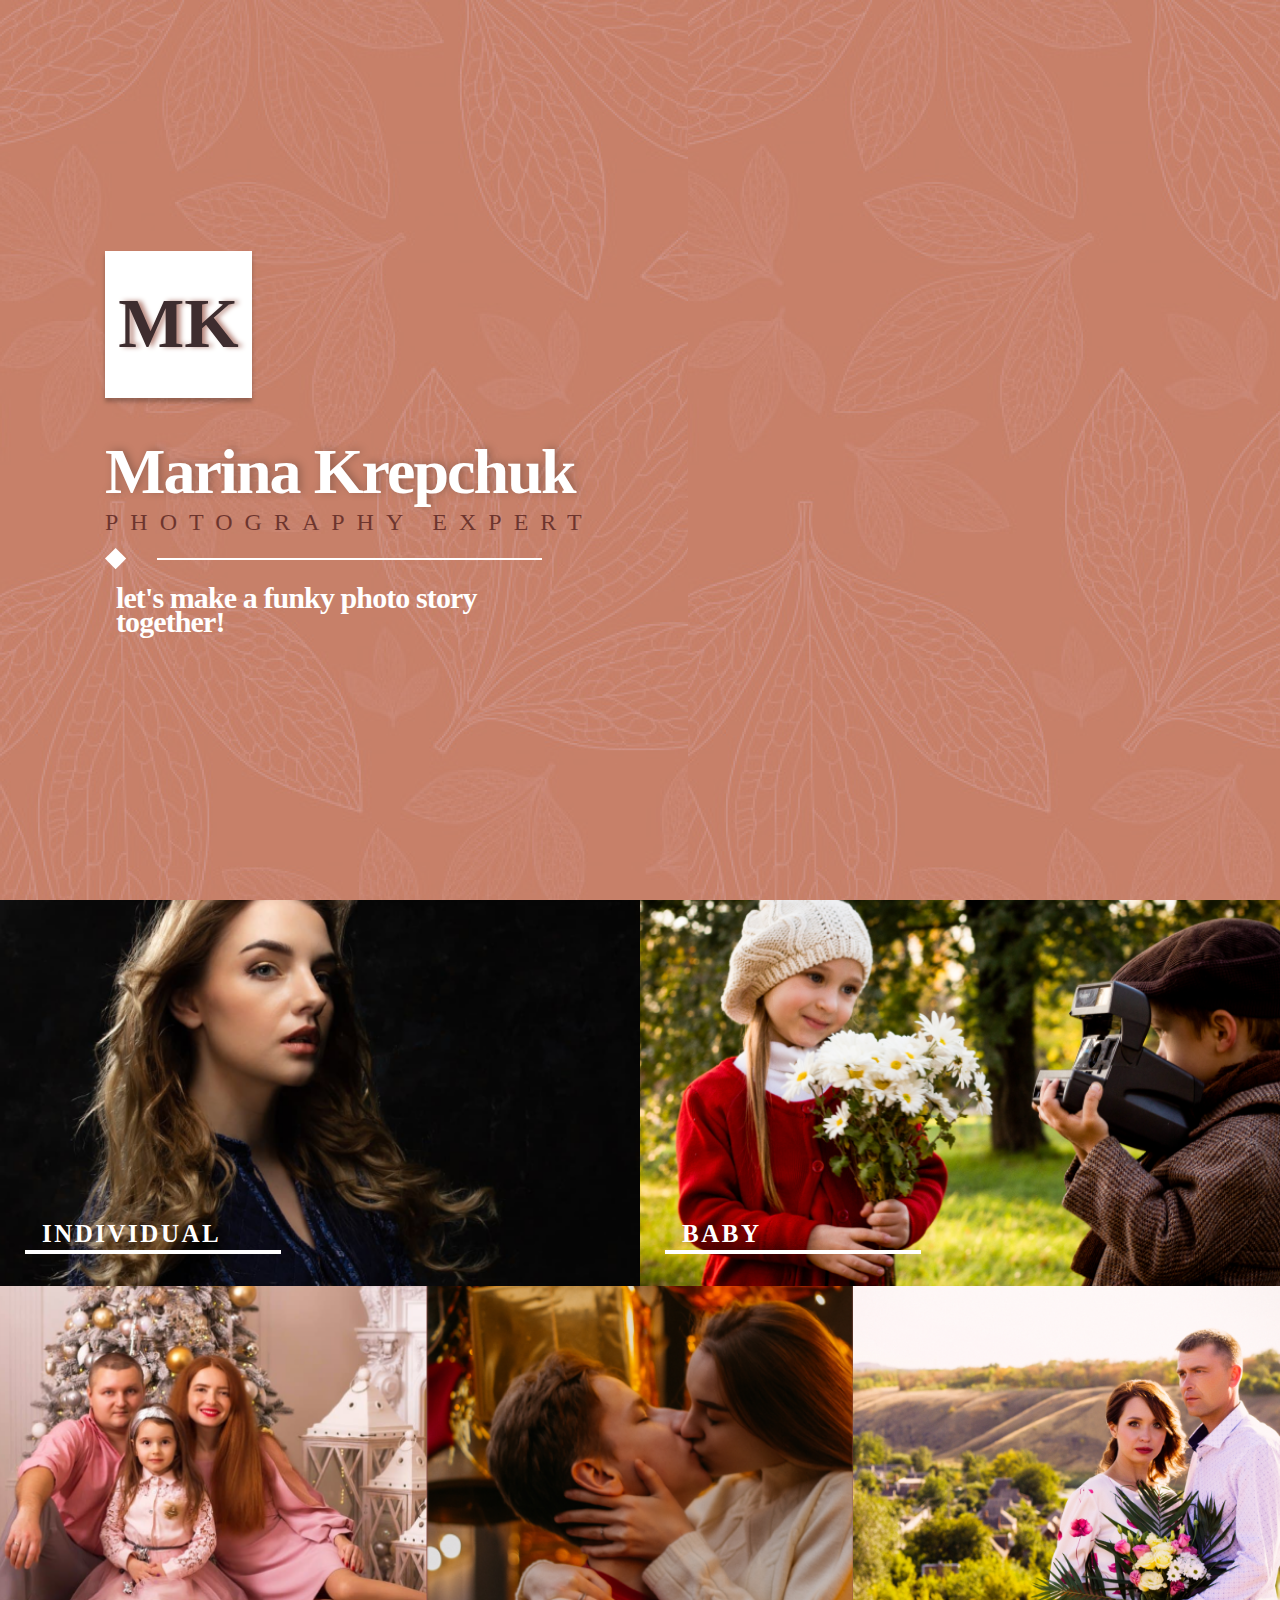
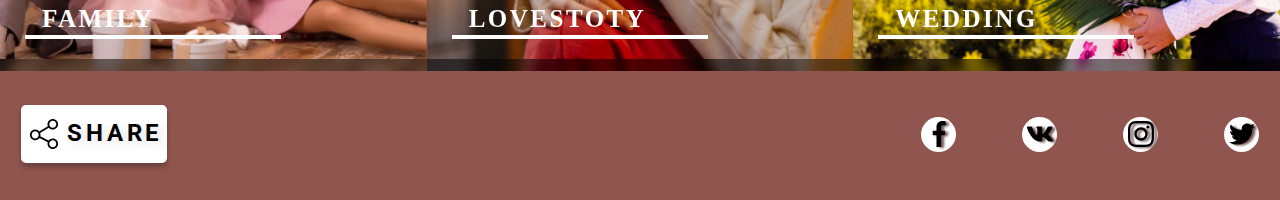
==== index.html @ 58f0e8a6 "Загрузка исходных файлов" ====
<!DOCTYPE html>
<html>
<head>
	<meta charset="utf-8">
	<title>Marina Krepchuk</title>
	<link rel="preconnect" href="https://fonts.gstatic.com">
	<link href="https://fonts.googleapis.com/css2?family=Roboto:ital,wght@0,500;0,700;1,300&display=swap" rel="stylesheet">
	<link rel="stylesheet" href="css/main.css">
	<link rel="stylesheet" href="css/adaptive.css">
</head>
<body>
	<section class="main">
		<div class="logo">MK</div>
		<h1>Marina Krepchuk</h1>
		<p>Photography Expert</p>
		<div class="line">
			<img src="images/rectangle.svg"><hr>
		</div>
		<span>let's make a funky photo story<br>together!</span>
	</section>
	<section class="menu">
		<div class="block_1">
			<a href="#" style="background-image: url('images/photo_1.png')"><span>Individual</span></a>
			<a href="#" style="background-image: url('images/photo_2.png')"><span>Baby</span></a>
		</div>
		<div class="block_2">
			<a href="#" style="background-image: url('images/photo_3.png')"><span>Family</span></a>
			<a href="#" style="background-image: url('images/photo_4.png')"><span>Lovestoty</span></a>
			<a href="#" style="background-image: url('images/photo_5.png')"><span>Wedding</span></a>
		</div>
		<div class="contact">
			<button><img src="images/share.svg">Share</button>
			<ul>
				<li><a href="#"><img src="images/facebook.svg"></a></li>
				<li><a href="#"><img src="images/vk.svg"></a></li>
				<li><a href="#"><img src="images/instagram.svg"></a></li>
				<li><a href="#"><img src="images/twitter.svg"></a></li>
			</ul>
		</div>
	</section>
	<script src="https://code.jquery.com/jquery-3.5.1.js" integrity="sha256-QWo7LDvxbWT2tbbQ97B53yJnYU3WhH/C8ycbRAkjPDc=" crossorigin="anonymous"></script>
	<script type="text/javascript" src="js/script.js"></script>
</body>
</html>
---- css/main.css ----
*{
	margin: 0;
	padding: 0;
	border: 0;
	outline: none;
	text-decoration: none;
	list-style-type: none;
	box-sizing: border-box;
	color: #000;
	font-family: 'Times New Roman';
}
body{
	width: 100%;
	max-width: 1920px;
	margin: 0 auto;
	display: flex;
	background: rgba(180, 88, 76, 0.6);

}
.main{
	width: 36%;
	min-width: 610px;
	height: 100vh;
	max-height: 1080px;
	background-image: url('../images/bg.png');
	display: flex;
    flex-flow: column;
    align-items: flex-start;
    justify-content: center;
    padding-left: 105px;
    position: relative;
}
.main::before{
	content: '';
	position: absolute;
	left: 0;
	top: 0;
	width: 100%;
	height: 100%;
	background: rgba(180, 88, 76, 0.6);
	z-index: 0;
}

.main .logo{
	width: 147px;
	height: 147px;
	background: #FFFFFF;
	box-shadow: 0px 4px 4px rgba(0, 0, 0, 0.25);
	font-weight: bold;
	font-size: 70px;
	line-height: 80px;
	color: #3E2D2F;
	text-shadow: 4px 0px 5px #B9897F;
	display: flex;
    justify-content: center;
    align-items: center;
    margin-bottom: 49px;
    z-index: 1;
}
.main h1{
	font-size: 64px;
	line-height: 79.99%;
	letter-spacing: -0.03em;
	color: #FFFFFF;
	text-shadow: 3px -1px 9px rgba(0, 0, 0, 0.25);
	z-index: 1;
}
.main p{
	font-size: 24px;
	line-height: 51px;
	letter-spacing: 0.5em;
	text-transform: uppercase;
}
.main .line{
	display: flex;
    align-items: center;
    z-index: 1;
}
.main .line hr{
	width: 385px;
	height: 2px;
	background-color: #fff;
	margin-left: 30px;
	z-index: 1;
}
.main span{
	font-weight: bold;
	font-size: 30px;
	line-height: 79.49%;
	letter-spacing: -0.03em;
	color: #FFFFFF;
	margin: 16px 11px;
	z-index: 1;
}
.menu{
    width: 64%;
    max-width: 1232px;
    min-width: 750px;
    height: 100vh;
    max-height: 1080px;
    background: #8F554E;
    display: flex;
    flex-flow: column;
    justify-content: space-between;
}
.menu .block_1,
.menu .block_2{
	width: 100%;
	height: 44%;
	display: grid;
}
.menu .block_1{
	grid-template-columns: 1fr 1fr;
}
.menu .block_2{
	grid-template-columns: 1fr 1fr 1fr;
}
.menu .block_1 a,
.menu .block_2 a{
	background-repeat: no-repeat;
	background-size: cover;
	background-position: center;
	display: flex;
    align-items: flex-end;
	position: relative;
	transition: 1s all ease;
	cursor: pointer;
	padding: 42px;
}
.menu .block_1 a span,
.menu .block_2 a span{
	font-weight: bold;
	font-size: 25px;
	line-height: 79.99%;
	text-align: center;
	letter-spacing: 0.1em;
	color: #FFFFFF;
	text-transform: uppercase;
	z-index: 1;
}
.menu .block_2 a:last-child{
	background-position-x: 100%;
}
.menu .block_1 a::before,
.menu .block_2 a::before{
	content: '';
	position: absolute;
    left: 25px;
    bottom: 32px;
    width: 40%;
    min-width: 200px;
	height: 4px;
	background-color: #fff; 
	z-index: 1;
	transition: 1s all ease;
}
.menu .block_1 a::after,
.menu .block_2 a::after{
	content: '';
	position: absolute;
    left: 0;
    width: 100%;
	z-index: 0;
	backdrop-filter: blur(5px);
	transition: 1s all ease;
}
.menu .block_1 a::after{
	height: 0;
    top: 0;
	background: rgba(180, 88, 76, 0.6);
}
.menu .block_2 a::after{
    height: 3%;
    bottom: 0;
	background: rgba(0, 0, 0, 0.5);
}
.menu .block_2 a::before{
	width: 60%;
}
.menu .block_1 a:hover::before,
.menu .block_2 a:hover::before{
    background: #c7806a;
	width: 80%;
}
.menu .block_1 a:hover::after{
	height: 80%;
}
.menu .block_2 a:hover::after{
	height: 100%
}
.contact{
	display: flex;
	justify-content: space-between;
	align-items: center;
	padding: 34px 21px 37px;
}
.contact button{
	width: 146px;
	background: #FFFFFF;
	box-shadow: 0px 4px 5px rgba(0, 0, 0, 0.25);
	border-radius: 5px;
	padding: 14px 8px;
	display: flex;
    align-items: center;
    font-family: 'Roboto';
    font-weight: bold;
	font-size: 24px;
	line-height: 99%;
	letter-spacing: 0.16em;
	text-shadow: 5px 3px 10px rgba(119, 87, 90, 0.2);
	text-transform: uppercase;
	cursor: pointer;
}
.contact button img{
	width: 30px;
	margin-right: 8px;
}
.contact ul{
	column-count: 4;
} 
.contact ul li{
	width: 35px;
	height: 35px;
	background-color: #fff;
	border-radius: 50%;
	margin-left: 50px;
	display: flex;
	justify-content: center;
	align-items: center;
	cursor: pointer;
}
.contact ul li a{
	display: flex;
	justify-content: center;
	align-items: center;
}
.contact ul li img{
	width: 26px;
	filter: drop-shadow(3px 1px 1px #77575A);
}
.contact ul li:hover{
	border: 2px solid #000;
}
.contact button:hover{
	box-shadow:0px 0px 20px #000;
}
---- css/adaptive.css ----
@media screen and (max-width: 1440px){
	body{
		flex-flow: column;
	}
	.main,.menu{
		width: 100%;
		max-width: none;
		max-height: none;
	}
}
@media screen and (max-width: 1024px){
	.main .logo{
	width: 247px;
	height: 247px;
	font-size: 130px;
}
.main h1{
	font-size: 85px;
}
.main p{
	font-size: 32px;
	line-height: 75px;
}
.main .line hr{
	width: 600px;
	height: 4px;
}
.main span{
	font-size: 50px;
}
	.menu{
		height: auto;
	}
	.menu .block_1,
	.menu .block_2{
		display: flex;
		flex-flow: column;
		/* padding: 0 20px; */

	}
	.menu .block_1 a, .menu .block_2 a{
		justify-content: center;
		height: 33.33vh;
		/* margin-top: 30px; */
	}
	.menu .block_1 a span, .menu .block_2 a span {
		font-size: 55px;
	}
	.menu .block_1 a::before,
	.menu .block_2 a::before{
    	width: 100%;
    	left: 0;
	}
	.menu .block_1 a::after,
	.menu .block_2 a::after{
		height: 100px;
	    top: auto;
	    bottom: 0;
		background: rgba(0, 0, 0, 0.5);
	}
	.contact ul li{
		width: 65px;
		height: 65px;
	}
	.contact ul li img{
		width: 40px;
	}
	.menu .block_1 a:hover::before,
	.menu .block_2 a:hover::before{
	    background: #c7806a;
		width: 100%;
	}
	.menu .block_1 a:hover::after{
		height: 100%;
	}
}
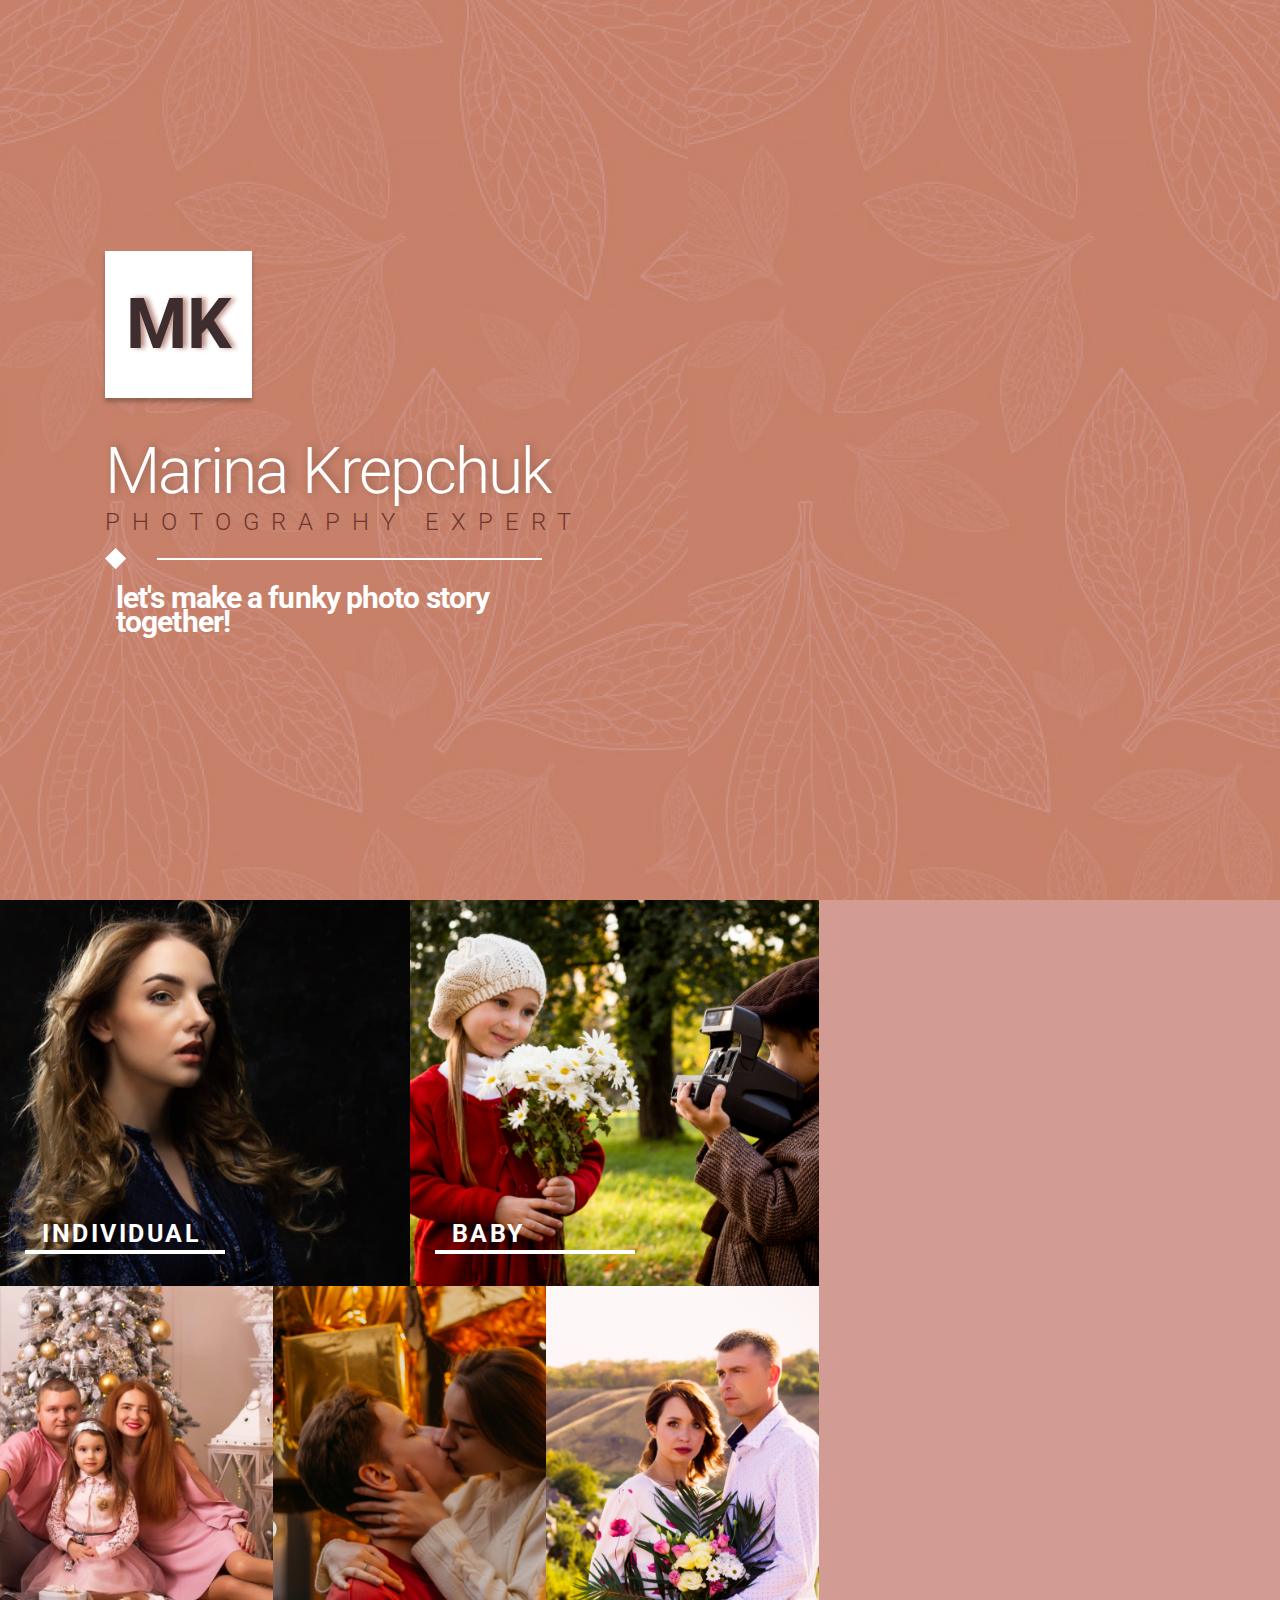
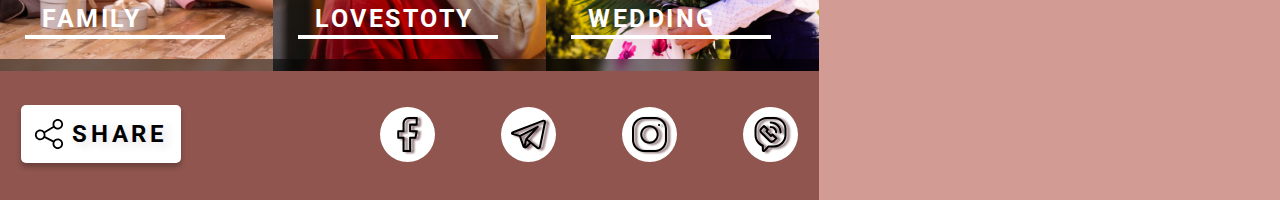
==== commit 937d74ae: "Адптация категории v2" ====
--- a/index.html
+++ b/index.html
@@ -20,25 +20,23 @@
 	</section>
 	<section class="menu">
 		<div class="block_1">
-			<a href="#" style="background-image: url('images/photo_1.png')"><span>Individual</span></a>
-			<a href="#" style="background-image: url('images/photo_2.png')"><span>Baby</span></a>
+			<a href="individual.html" style="background-image: url('images/photo_1.png')"><span>Individual</span></a>
+			<a href="baby.html" style="background-image: url('images/photo_2.png')"><span>Baby</span></a>
 		</div>
 		<div class="block_2">
-			<a href="#" style="background-image: url('images/photo_3.png')"><span>Family</span></a>
-			<a href="#" style="background-image: url('images/photo_4.png')"><span>Lovestoty</span></a>
-			<a href="#" style="background-image: url('images/photo_5.png')"><span>Wedding</span></a>
+			<a href="family.html" style="background-image: url('images/photo_3.png')"><span>Family</span></a>
+			<a href="lovestory.html" style="background-image: url('images/photo_4.png')"><span>Lovestoty</span></a>
+			<a href="wedding.html" style="background-image: url('images/photo_5.png')"><span>Wedding</span></a>
 		</div>
 		<div class="contact">
 			<button><img src="images/share.svg">Share</button>
 			<ul>
-				<li><a href="#"><img src="images/facebook.svg"></a></li>
-				<li><a href="#"><img src="images/vk.svg"></a></li>
-				<li><a href="#"><img src="images/instagram.svg"></a></li>
-				<li><a href="#"><img src="images/twitter.svg"></a></li>
+				<li><a href="https://www.facebook.com/romkagirl"><img src="images/facebook.svg"></a></li>
+				<li><a href="https://t.me/marinakrepchuk_photo"><img src="images/telegram.svg"></a></li>
+				<li><a href="https://instagram.com/photo_krepchuk_marina?igshid=acdx1ymxrlyq"><img src="images/instagram.svg"></a></li>
+				<li><a href="https://invite.viber.com/?g2=AQAXaVaQhz%2FRN0zX3Ucze3LUNUbTjDBfuIcJa7HhEtfkF5gqLUpSrhbcpu1sjp%2BU "><img src="images/viber.svg"></a></li>
 			</ul>
 		</div>
 	</section>
-	<script src="https://code.jquery.com/jquery-3.5.1.js" integrity="sha256-QWo7LDvxbWT2tbbQ97B53yJnYU3WhH/C8ycbRAkjPDc=" crossorigin="anonymous"></script>
-	<script type="text/javascript" src="js/script.js"></script>
 </body>
 </html>--- a/css/main.css
+++ b/css/main.css
@@ -7,7 +7,8 @@
 	list-style-type: none;
 	box-sizing: border-box;
 	color: #000;
-	font-family: 'Times New Roman';
+	font-family: 'Roboto';
+	font-weight: 300;
 }
 body{
 	width: 100%;
@@ -15,7 +16,6 @@
 	margin: 0 auto;
 	display: flex;
 	background: rgba(180, 88, 76, 0.6);
-
 }
 .main{
 	width: 36%;
@@ -30,7 +30,8 @@
     padding-left: 105px;
     position: relative;
 }
-.main::before{
+.main::before,
+body::before{
 	content: '';
 	position: absolute;
 	left: 0;
@@ -57,7 +58,8 @@
     margin-bottom: 49px;
     z-index: 1;
 }
-.main h1{
+.main h1,
+header h1{
 	font-size: 64px;
 	line-height: 79.99%;
 	letter-spacing: -0.03em;
@@ -65,7 +67,8 @@
 	text-shadow: 3px -1px 9px rgba(0, 0, 0, 0.25);
 	z-index: 1;
 }
-.main p{
+.main p,
+header p{
 	font-size: 24px;
 	line-height: 51px;
 	letter-spacing: 0.5em;
@@ -92,7 +95,7 @@
 	margin: 16px 11px;
 	z-index: 1;
 }
-.menu{
+section.menu{
     width: 64%;
     max-width: 1232px;
     min-width: 750px;
@@ -188,39 +191,44 @@
 .menu .block_2 a:hover::after{
 	height: 100%
 }
-.contact{
+.contact,
+footer .bg{
 	display: flex;
 	justify-content: space-between;
 	align-items: center;
 	padding: 34px 21px 37px;
-}
-.contact button{
-	width: 146px;
+	z-index: 1;
+}
+.contact button,
+footer button{
+	width: 160px;
 	background: #FFFFFF;
 	box-shadow: 0px 4px 5px rgba(0, 0, 0, 0.25);
 	border-radius: 5px;
 	padding: 14px 8px;
 	display: flex;
     align-items: center;
-    font-family: 'Roboto';
+    justify-content: center;
     font-weight: bold;
 	font-size: 24px;
-	line-height: 99%;
 	letter-spacing: 0.16em;
 	text-shadow: 5px 3px 10px rgba(119, 87, 90, 0.2);
 	text-transform: uppercase;
 	cursor: pointer;
 }
-.contact button img{
+.contact button img,
+footer button img{
 	width: 30px;
 	margin-right: 8px;
 }
-.contact ul{
+.contact ul,
+footer ul{
 	column-count: 4;
 } 
-.contact ul li{
-	width: 35px;
-	height: 35px;
+.contact ul li,
+footer ul li{
+	width: 55px;
+	height: 55px;
 	background-color: #fff;
 	border-radius: 50%;
 	margin-left: 50px;
@@ -229,18 +237,22 @@
 	align-items: center;
 	cursor: pointer;
 }
-.contact ul li a{
+.contact ul li a,
+footer ul li a{
 	display: flex;
 	justify-content: center;
 	align-items: center;
 }
-.contact ul li img{
-	width: 26px;
+.contact ul li img,
+footer ul li img{
+	width: 35px;
 	filter: drop-shadow(3px 1px 1px #77575A);
 }
-.contact ul li:hover{
+.contact ul li:hover,
+footer ul li:hover{
 	border: 2px solid #000;
 }
-.contact button:hover{
+.contact button:hover,
+footer button:hover{
 	box-shadow:0px 0px 20px #000;
 }--- a/css/adaptive.css
+++ b/css/adaptive.css
@@ -1,4 +1,40 @@
+@media screen and (max-width: 1800px){
+	/* for category */
+	article{
+		padding: 50px 50px 157px;
+	}
+	article .content{
+		flex-flow: column;
+		align-items: center;
+		justify-content: center;
+	}
+	article .galery div{
+		margin-bottom: 150px;
+	}
+	article .price-list{
+		align-items: center;
+	}
+	article .price-list div::before,
+	article .price-list div::after{
+		height: 45px;
+		left: -70px;
+	}
+	article .price-list div::after{
+		display: block;
+		right: -70px;
+		left: auto;
+	}
+	article .price-list div:hover::before{
+		left: -30px;
+	}
+	article .price-list div:hover::after{
+		right: -30px;
+	}
+
+	/* /for category */
+}
 @media screen and (max-width: 1440px){
+	/* for index */
 	body{
 		flex-flow: column;
 	}
@@ -7,27 +43,58 @@
 		max-width: none;
 		max-height: none;
 	}
+	/* /for index */
+
+	/* for category */
+	header h1{
+		font-size: 65px;
+	}
+	header p{
+		font-size: 28px;
+		letter-spacing: 0.5em;
+	}
+	article h1{
+		font-size: 50px;
+	}
+	article .galery{
+		flex-flow: column;
+		align-items: center;
+	}
+	article .galery div {
+    	width: 500px;
+    	height: 730px;
+		margin-bottom: 200px;
+	}
+	article .galery div img {
+	    width: 300px;
+	    bottom: -170px;
+	}
+
+	/* /for category */
+
+
 }
 @media screen and (max-width: 1024px){
+	/* for index */
 	.main .logo{
-	width: 247px;
-	height: 247px;
-	font-size: 130px;
-}
-.main h1{
-	font-size: 85px;
-}
-.main p{
-	font-size: 32px;
-	line-height: 75px;
-}
-.main .line hr{
-	width: 600px;
-	height: 4px;
-}
-.main span{
-	font-size: 50px;
-}
+		width: 247px;
+		height: 247px;
+		font-size: 130px;
+	}
+	.main h1{
+		font-size: 85px;
+	}
+	.main p{
+		font-size: 32px;
+		line-height: 75px;
+	}
+	.main .line hr{
+		width: 600px;
+		height: 4px;
+	}
+	.main span{
+		font-size: 50px;
+	}
 	.menu{
 		height: auto;
 	}
@@ -35,13 +102,10 @@
 	.menu .block_2{
 		display: flex;
 		flex-flow: column;
-		/* padding: 0 20px; */
-
 	}
 	.menu .block_1 a, .menu .block_2 a{
 		justify-content: center;
 		height: 33.33vh;
-		/* margin-top: 30px; */
 	}
 	.menu .block_1 a span, .menu .block_2 a span {
 		font-size: 55px;
@@ -73,4 +137,51 @@
 	.menu .block_1 a:hover::after{
 		height: 100%;
 	}
-}+	/* /for index */
+	header .menu {
+	    display: grid;
+	    grid-template-columns: 1fr 1fr 1fr;
+	    grid-gap: 3px 0px;
+	}
+	header .menu li{
+		width: auto;
+		border: 0;
+	}
+	header .menu li a{
+		font-size: 30px;
+	}
+	article hr{
+		width: 65%;
+	}
+	article .price-list div {
+	    width: 460px;
+	    padding: 35px;
+	    font-size: 35px;
+	}
+	article .price-list a:last-child div{
+   		width: 600px;
+   		padding: 30px;
+	}
+
+	.contact, footer .bg{
+		padding: 60px;
+	}
+	.contact button,
+	footer button{
+		width: 220px;
+		font-size: 35px;
+		padding: 25px 8px;
+	}
+	.contact button img,
+	footer button img{
+		width: 40px;
+	}
+	.contact ul li, footer ul li{
+		width: 65px;
+		height: 65px;
+	}
+	.contact ul li img, footer ul li img{
+		width: 45px;
+	}
+}
+
